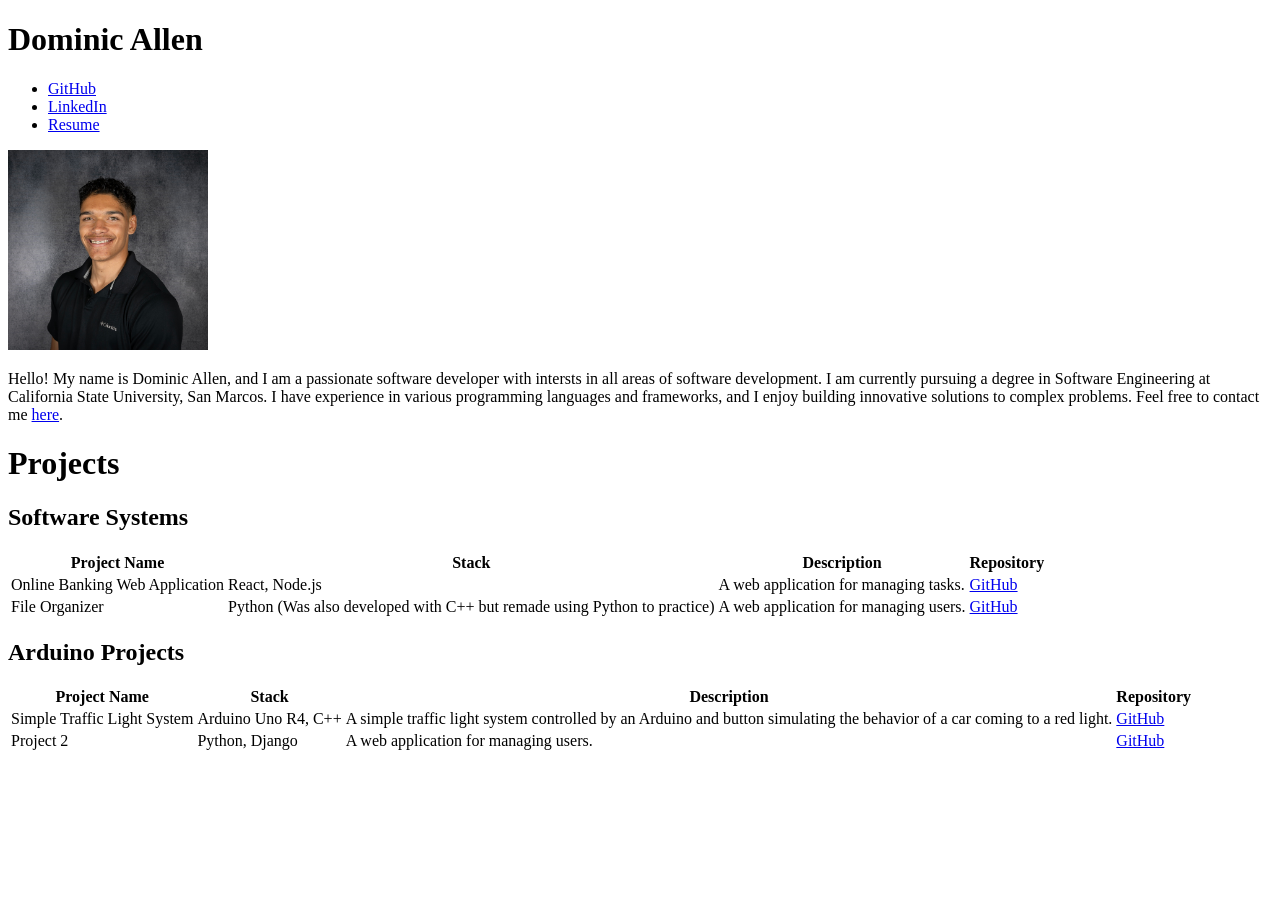
==== frontend/index.html @ 12f77488 "developing structure and adding some data to the webpage. Set up style.css file and main.js file." ====
<!DOCTYPE html>
<html lang="en">
<head>
	<meta charset="UTF-8">
	<meta name="viewport" content="width=device-width, initial-scale=1.0">
	<title>About Me | Dominic Allen</title>
	<link rel="stylesheet" href="style.css">
</head>
<body>
    <header>
        <h1>Dominic Allen</h1>
        <ul>
            <li><a href="#github">GitHub</a></li>
            <li><a href="#linkedIn">LinkedIn</a></li>
            <li><a href="#resume">Resume</a></li>
        </ul>
    </header>
    <main>
        <img src="/images/professionalPhoto.jpeg" alt="Professional Photo" width="200" height="200">
        <p>
            Hello! My name is Dominic Allen, and I am a passionate software developer with intersts in all areas of software development.
            I am currently pursuing a degree in Software Engineering at California State University, San Marcos. I have experience in various programming languages and frameworks, and I enjoy building innovative solutions to complex problems.
            Feel free to contact me <a href="#contact">here</a>. 
        </p>
        <h1>Projects</h1>
        <div class="softwareSystems">
            <h2>Software Systems</h2>
            <table>
                <thead>
                    <th>Project Name</th>
                    <th>Stack</th>
                    <th>Description</th>
                    <th>Repository</th>
                </thead>
                <tbody>
                    <tr>
                        <td>Online Banking Web Application</td>
                        <td>React, Node.js</td>
                        <td>A web application for managing tasks.</td>
                        <td><a href="https://github.com/SE-Dominic/SE471-Banking-System" target="_blank">GitHub</a></td>
                    </tr>
                    <tr>
                        <td>File Organizer</td>
                        <td>Python (Was also developed with C++ but remade using Python to practice)</td>
                        <td>A web application for managing users.</td>
                        <td><a href="https://github.com/SE-Dominic/File-Organizer" target="_blank">GitHub</a></td>
                    </tr>
                </tbody>
            </table>
        </div>
        <div class="embedded">
            <h2>Arduino Projects</h2>
            <table>
                <thead>
                    <th>Project Name</th>
                    <th>Stack</th>
                    <th>Description</th>
                    <th>Repository</th>
                </thead>
                <tbody>
                    <tr>
                        <td>Simple Traffic Light System</td>
                        <td>Arduino Uno R4, C++</td>
                        <td>A simple traffic light system controlled by an Arduino and button simulating the behavior of a car coming to a red light.</td>
                        <td><a href="https://github.com/SE-Dominic/Arduino-Traffic-Light" target="_blank">GitHub</a></td>
                    </tr>
                    <tr>
                        <td>Project 2</td>
                        <td>Python, Django</td>
                        <td>A web application for managing users.</td>
                        <td><a href="https://github.com/SE-Dominic/Project2" target="_blank">GitHub</a></td>
                    </tr>
                </tbody>
            </table>
        </div>

    </main>
    <footer>

    </footer>
	<script src="main.js"></script>
</body>
</html>
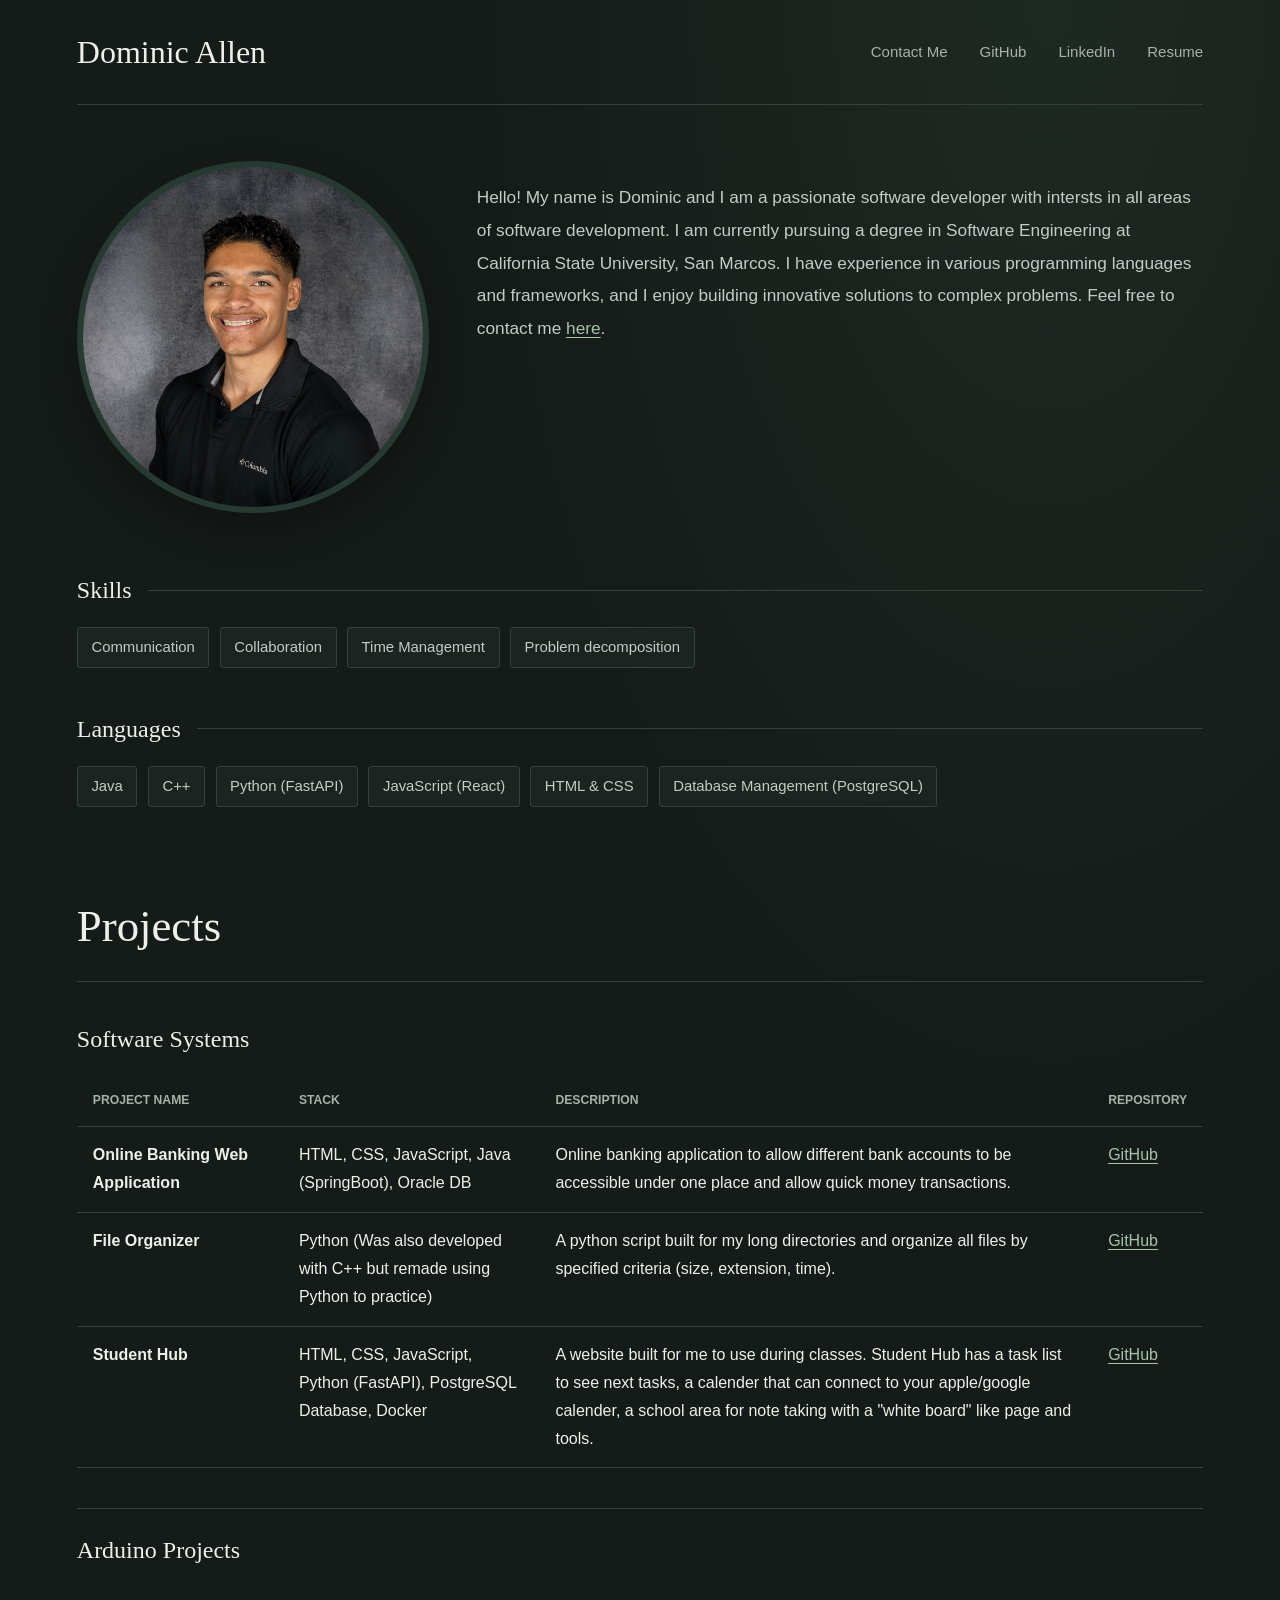
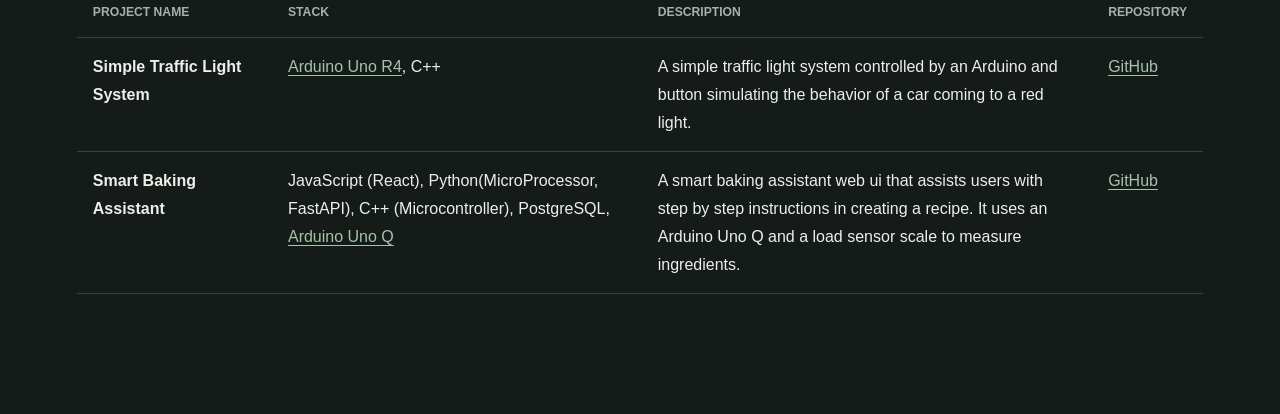
==== commit 3b968f70: "added styling, added contact form and created link paths" ====
--- a/frontend/index.html
+++ b/frontend/index.html
@@ -10,18 +10,36 @@
     <header>
         <h1>Dominic Allen</h1>
         <ul>
-            <li><a href="#github">GitHub</a></li>
-            <li><a href="#linkedIn">LinkedIn</a></li>
-            <li><a href="#resume">Resume</a></li>
+            <li><a href="/frontend/contact.html" target="_blank">Contact Me</a></li>
+            <li><a href="https://github.com/SE-Dominic" target="_blank">GitHub</a></li>
+            <li><a href="https://www.linkedin.com/in/smdom" target="_blank">LinkedIn</a></li>
+            <li><a href="/images/resume-photo.pdf" target="_blank">Resume</a></li>
         </ul>
     </header>
     <main>
         <img src="/images/professionalPhoto.jpeg" alt="Professional Photo" width="200" height="200">
         <p>
-            Hello! My name is Dominic Allen, and I am a passionate software developer with intersts in all areas of software development.
+            Hello! My name is Dominic and I am a passionate software developer with intersts in all areas of software development.
             I am currently pursuing a degree in Software Engineering at California State University, San Marcos. I have experience in various programming languages and frameworks, and I enjoy building innovative solutions to complex problems.
-            Feel free to contact me <a href="#contact">here</a>. 
+            Feel free to contact me <a href="/frontend/contact.html">here</a>. 
         </p>
+
+        <h3>Skills</h3>
+        <ul>
+            <li>Communication</li>
+            <li>Collaboration</li>
+            <li>Time Management</li>
+            <li>Problem decomposition</li>
+        </ul>
+        <h3>Languages</h3>
+        <ul>
+            <li>Java</li>
+            <li>C++</li>
+            <li>Python (FastAPI)</li>
+            <li>JavaScript (React)</li>
+            <li>HTML & CSS</li>
+            <li>Database Management (PostgreSQL)</li>
+        </ul>
         <h1>Projects</h1>
         <div class="softwareSystems">
             <h2>Software Systems</h2>
@@ -35,15 +53,21 @@
                 <tbody>
                     <tr>
                         <td>Online Banking Web Application</td>
-                        <td>React, Node.js</td>
-                        <td>A web application for managing tasks.</td>
+                        <td>HTML, CSS, JavaScript, Java (SpringBoot), Oracle DB</td>
+                        <td>Online banking application to allow different bank accounts to be accessible under one place and allow quick money transactions.</td>
                         <td><a href="https://github.com/SE-Dominic/SE471-Banking-System" target="_blank">GitHub</a></td>
                     </tr>
                     <tr>
                         <td>File Organizer</td>
                         <td>Python (Was also developed with C++ but remade using Python to practice)</td>
-                        <td>A web application for managing users.</td>
+                        <td>A python script built for my long directories and organize all files by specified criteria (size, extension, time). </td>
                         <td><a href="https://github.com/SE-Dominic/File-Organizer" target="_blank">GitHub</a></td>
+                    </tr>
+                    <tr>
+                        <td>Student Hub</td>
+                        <td>HTML, CSS, JavaScript, Python (FastAPI), PostgreSQL Database, Docker</td>
+                        <td>A website built for me to use during classes. Student Hub has a task list to see next tasks, a calender that can connect to your apple/google calender, a school area for note taking with a "white board" like page and tools.</td>
+                        <td><a href="https://github.com/SE-Dominic/StudentHub" target="_blank">GitHub</a></td>
                     </tr>
                 </tbody>
             </table>
@@ -60,24 +84,20 @@
                 <tbody>
                     <tr>
                         <td>Simple Traffic Light System</td>
-                        <td>Arduino Uno R4, C++</td>
+                        <td><a href="https://docs.arduino.cc/hardware/uno-r4-wifi/">Arduino Uno R4</a>, C++</td>
                         <td>A simple traffic light system controlled by an Arduino and button simulating the behavior of a car coming to a red light.</td>
                         <td><a href="https://github.com/SE-Dominic/Arduino-Traffic-Light" target="_blank">GitHub</a></td>
                     </tr>
                     <tr>
-                        <td>Project 2</td>
-                        <td>Python, Django</td>
-                        <td>A web application for managing users.</td>
-                        <td><a href="https://github.com/SE-Dominic/Project2" target="_blank">GitHub</a></td>
+                        <td>Smart Baking Assistant</td>
+                        <td>JavaScript (React), Python(MicroProcessor, FastAPI), C++ (Microcontroller), PostgreSQL, <a href="https://docs.arduino.cc/hardware/uno-q/">Arduino Uno Q</a></td>
+                        <td>A smart baking assistant web ui that assists users with step by step instructions in creating a recipe. It uses an Arduino Uno Q and a load sensor scale to measure ingredients.</td>
+                        <td><a href="https://github.com/SE-Dominic/Smart-Baking-Assistant" target="_blank">GitHub</a></td>
                     </tr>
                 </tbody>
             </table>
         </div>
-
     </main>
-    <footer>
-
-    </footer>
 	<script src="main.js"></script>
 </body>
 </html>
--- a/frontend/style.css
+++ b/frontend/style.css
@@ -0,0 +1,276 @@
+* {
+    box-sizing: border-box;
+}
+
+:root {
+    color-scheme: dark;
+    --background: #151b19;
+    --surface: #1c2421;
+    --surface-raised: #232d29;
+    --ink: #edf0e9;
+    --muted: #a7b1a9;
+    --line: #35413b;
+    --sage: #a7c3aa;
+    --sage-dark: #263a31;
+    --copper: #d09b78;
+}
+body::-webkit-scrollbar {
+    display: none;
+}
+
+html {
+    scroll-behavior: smooth;
+}
+
+body {
+    max-width: 1280px;
+    margin: 0 auto;
+    padding: 0 clamp(1.25rem, 6vw, 5.5rem);
+    color: var(--ink);
+    background:
+        radial-gradient(ellipse at 82% 0%, rgba(66, 91, 74, 0.22), transparent 35rem),
+        var(--background);
+    font-family: "Avenir Next", Avenir, "Segoe UI", sans-serif;
+    font-size: 1rem;
+    line-height: 1.75;
+}
+
+header {
+    display: flex;
+    align-items: center;
+    justify-content: space-between;
+    gap: 2rem;
+    padding: 1.5rem 0;
+    border-bottom: 1px solid var(--line);
+}
+
+header h1 {
+    margin: 0;
+    font-family: Georgia, "Times New Roman", serif;
+    font-size: clamp(1.55rem, 3vw, 2rem);
+    font-weight: 500;
+}
+
+header ul {
+    display: flex;
+    flex-wrap: wrap;
+    gap: clamp(1rem, 3vw, 2rem);
+    margin: 0;
+    padding: 0;
+    list-style: none;
+}
+
+a {
+    color: var(--sage);
+    text-decoration-thickness: 1px;
+    text-underline-offset: 0.2em;
+}
+
+a:hover {
+    color: var(--copper);
+}
+
+a:focus-visible {
+    outline: 2px solid var(--copper);
+    outline-offset: 4px;
+}
+
+header a {
+    color: var(--muted);
+    font-size: 0.94rem;
+    text-decoration: none;
+    transition: color 160ms ease;
+}
+
+header a:hover {
+    color: var(--ink);
+}
+
+main {
+    padding: 3.5rem 0 5rem;
+}
+
+main > img {
+    float: left;
+    display: block;
+    width: min(36vw, 22rem);
+    height: min(36vw, 22rem);
+    margin: 0 3rem 2rem 0;
+    border: 6px solid var(--sage-dark);
+    border-radius: 50%;
+    background: var(--surface-raised);
+    box-shadow: 0 16px 40px rgba(0, 0, 0, 0.28);
+    object-fit: cover;
+    object-position: center top;
+}
+
+main > p {
+    min-height: 23rem;
+    margin: 0;
+    padding: 1.25rem 0 2rem;
+    color: #c3cbc4;
+    font-size: clamp(1.05rem, 1.35vw, 1.18rem);
+    line-height: 1.9;
+}
+
+main > h3 {
+    clear: both;
+    display: flex;
+    align-items: center;
+    gap: 1rem;
+    margin: 2.5rem 0 1rem;
+    font-family: Georgia, "Times New Roman", serif;
+    font-size: 1.5rem;
+    font-weight: 500;
+}
+
+main > h3::after {
+    height: 1px;
+    flex: 1;
+    background: var(--line);
+    content: "";
+}
+
+main > ul {
+    display: flex;
+    flex-wrap: wrap;
+    gap: 0.65rem;
+    margin: 0;
+    padding: 0;
+    list-style: none;
+}
+
+main > ul li {
+    padding: 0.4rem 0.85rem;
+    border: 1px solid var(--line);
+    border-radius: 3px;
+    background: var(--surface);
+    color: #c3cbc4;
+    font-size: 0.93rem;
+}
+
+main > h1 {
+    margin: 5rem 0 1rem;
+    padding-bottom: 1rem;
+    border-bottom: 1px solid var(--line);
+    font-family: Georgia, "Times New Roman", serif;
+    font-size: clamp(2rem, 4vw, 2.8rem);
+    font-weight: 500;
+}
+
+main > div {
+    overflow-x: auto;
+    padding: 1.25rem 0 2.5rem;
+}
+
+main > div + div {
+    border-top: 1px solid var(--line);
+}
+
+main > div h2 {
+    margin: 0 0 1rem;
+    font-family: Georgia, "Times New Roman", serif;
+    font-size: 1.5rem;
+    font-weight: 500;
+}
+
+table {
+    width: 100%;
+    border-collapse: collapse;
+    text-align: left;
+}
+
+th,
+td {
+    padding: 0.9rem 1rem;
+    border-bottom: 1px solid var(--line);
+    vertical-align: top;
+}
+
+th {
+    color: var(--muted);
+    font-size: 0.76rem;
+    font-weight: 650;
+    text-transform: uppercase;
+}
+
+td:first-child {
+    min-width: 11rem;
+    color: var(--ink);
+    font-weight: 600;
+}
+
+td:last-child {
+    white-space: nowrap;
+}
+
+tbody tr:hover {
+    background: rgba(167, 195, 170, 0.07);
+}
+
+footer {
+    min-height: 2rem;
+    border-top: 1px solid var(--line);
+}
+
+@media (max-width: 700px) {
+    body {
+        padding: 0 1.25rem;
+    }
+
+    header {
+        align-items: flex-start;
+        flex-direction: column;
+        gap: 0.75rem;
+        padding: 1.2rem 0;
+    }
+
+    main {
+        padding-top: 2.25rem;
+    }
+
+    main > img {
+        width: min(62vw, 19rem);
+        height: min(62vw, 19rem);
+        margin-right: 1.5rem;
+        margin-bottom: 1rem;
+    }
+
+    main > p {
+        min-height: 0;
+        padding-top: 0.25rem;
+        font-size: 1rem;
+        line-height: 1.8;
+    }
+
+    main > h1 {
+        margin-top: 3.75rem;
+    }
+
+    main > div {
+        margin-right: -1.25rem;
+    }
+
+    table {
+        min-width: 720px;
+    }
+}
+
+@media (max-width: 440px) {
+    main > img {
+        float: none;
+        width: min(78vw, 19rem);
+        height: min(78vw, 19rem);
+        margin: 0 auto 1.5rem;
+    }
+}
+
+@media (prefers-reduced-motion: reduce) {
+    html {
+        scroll-behavior: auto;
+    }
+
+    header a {
+        transition: none;
+    }
+}
